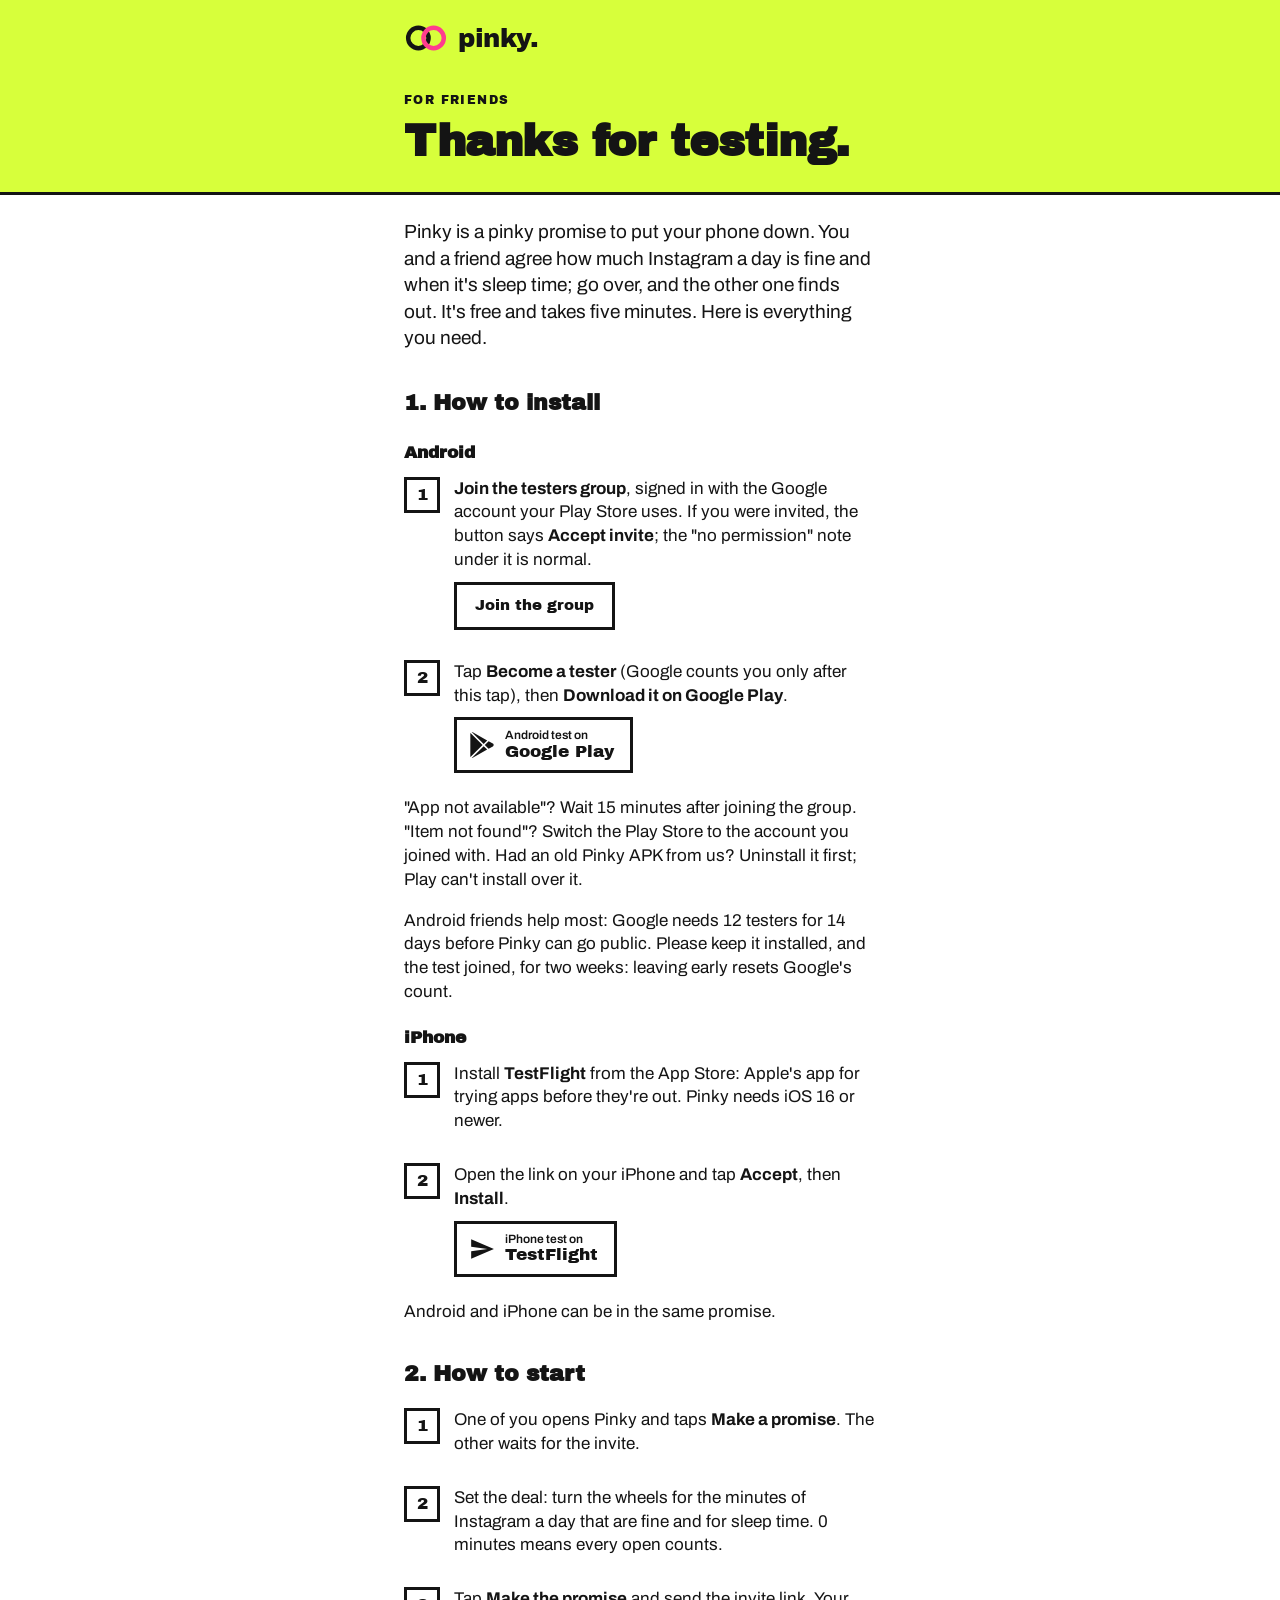
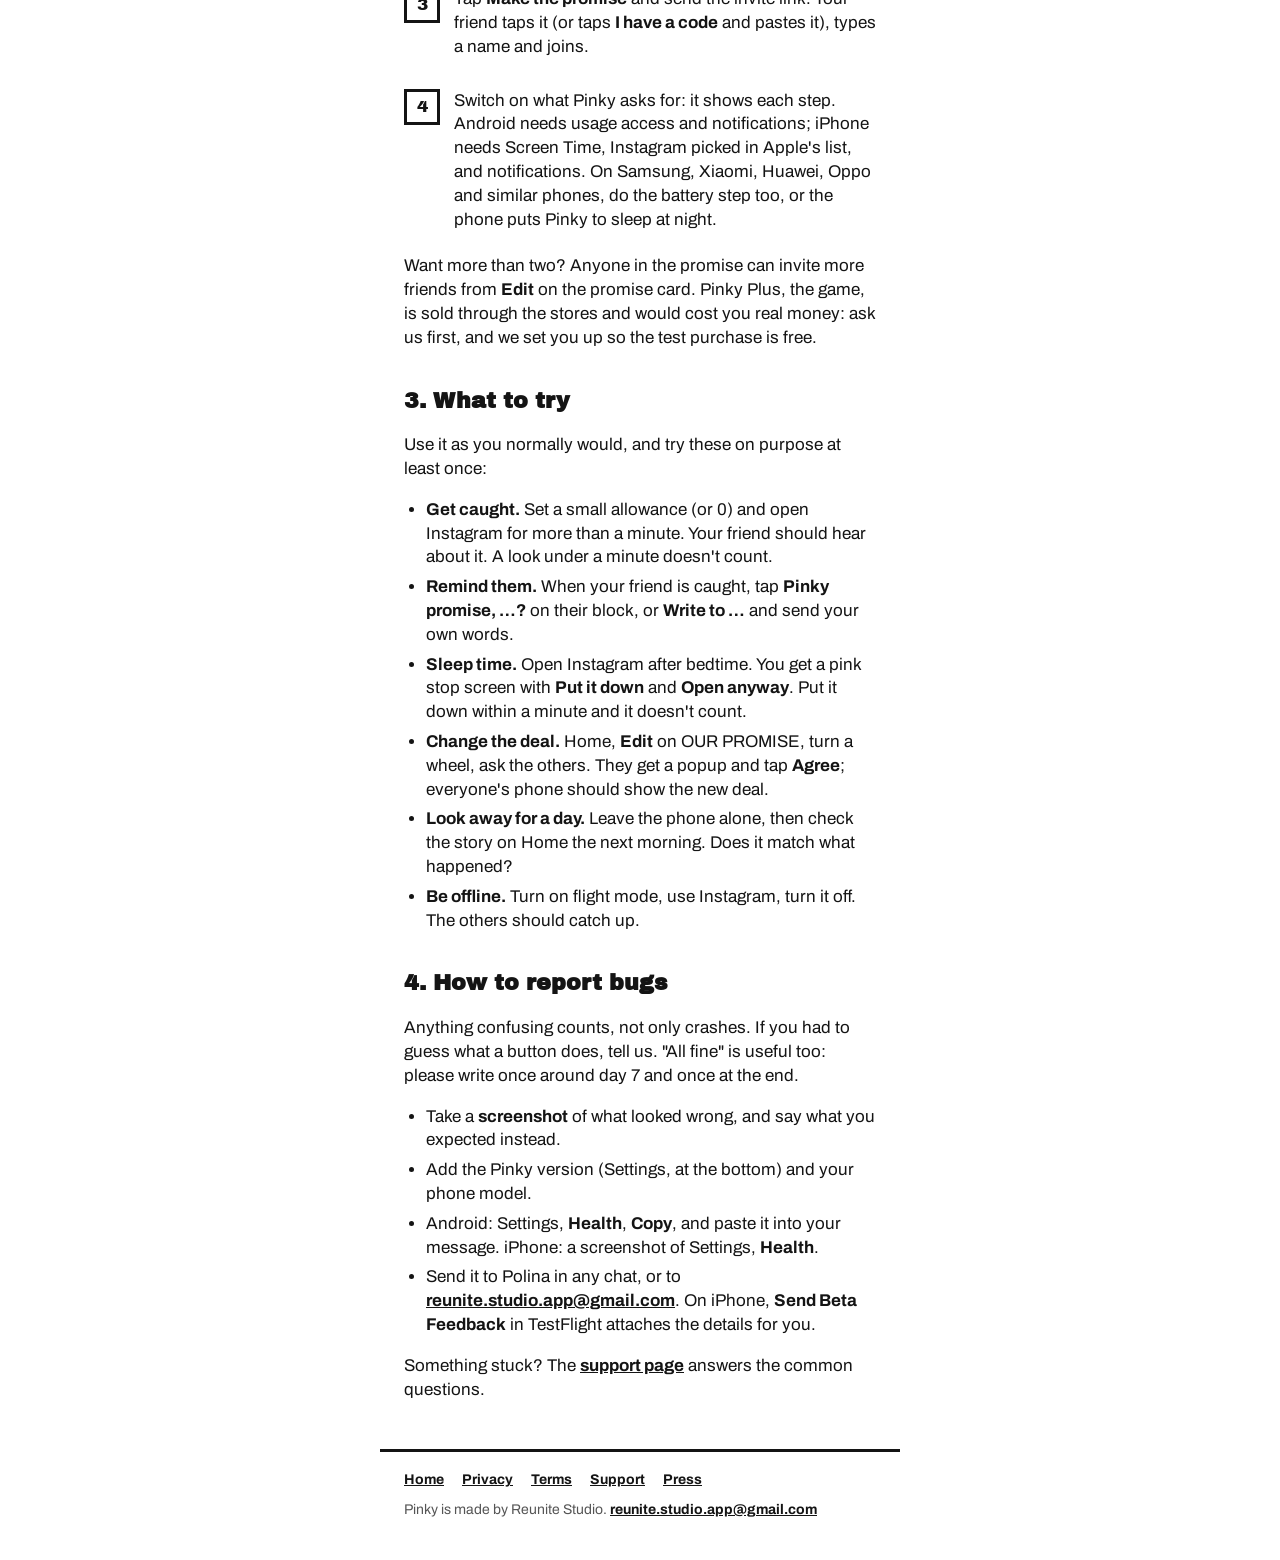
==== friends/index.html @ cccae569 "Invite pages" ====
<!doctype html>
<html lang="en">
<head>
<meta charset="utf-8">
<meta name="viewport" content="width=device-width, initial-scale=1">
<title>Pinky for friends</title>
<meta name="description" content="For friends testing Pinky: how to install it, how to start, what to try, and how to tell us what broke.">
<meta name="robots" content="noindex">
<meta property="og:title" content="Pinky for friends">
<meta property="og:description" content="Install it, make a promise with a friend, try to break it, tell us what broke.">
<meta property="og:image" content="https://pinkypromise.social/og.png">
<meta property="og:type" content="website">
<meta name="theme-color" content="#D7FF3B">
<link rel="icon" href="../icon.png">
<link rel="stylesheet" href="../pinky.css?v=6">
</head>
<body data-stage="test">
<header class="band lime">
  <div class="wrap brand"><a class="home" href="../">
    <svg class="rings" viewBox="0 0 34 22" aria-hidden="true"><circle cx="11" cy="11" r="8"/><circle cx="23" cy="11" r="8"/></svg>
    <span class="word">pinky.</span></a>
  </div>
  <div class="wrap">
    <p class="kicker">For friends</p>
    <h1>Thanks for testing.</h1>
  </div>
</header>
<main class="wrap doc">

<p class="lead">Pinky is a pinky promise to put your phone down. You and a friend agree how much Instagram a day is fine and when it's sleep time; go over, and the other one finds out. It's free and takes five minutes. Here is everything you need.</p>

<h2>1. How to install</h2>
<h3>Android</h3>
<ol class="steps">
  <li><span class="n">1</span><div><b>Join the testers group</b>, signed in with the Google account your Play Store uses. If you were invited, the button says <b>Accept invite</b>; the "no permission" note under it is normal.
    <a class="box" href="https://groups.google.com/g/pinky-testers">Join the group</a></div></li>
  <li><span class="n">2</span><div>Tap <b>Become a tester</b> (Google counts you only after this tap), then <b>Download it on Google Play</b>.
    <a class="box store test" href="https://play.google.com/apps/testing/com.instablock.app"><svg viewBox="0 0 24 24" aria-hidden="true"><path d="M22.018 13.298l-3.919 2.218-3.515-3.493 3.543-3.521 3.891 2.202a1.49 1.49 0 0 1 0 2.594zM1.337.924a1.486 1.486 0 0 0-.112.568v21.017c0 .217.045.419.124.6l11.155-11.087L1.337.924zm12.207 10.065l3.258-3.238L3.45.195a1.466 1.466 0 0 0-.946-.179l11.04 10.973zm0 2.067l-11 10.933c.298.036.612-.016.906-.183l13.324-7.54-3.23-3.21z"/></svg><span><small>Android test on</small>Google Play</span></a></div></li>
</ol>
<p>"App not available"? Wait 15 minutes after joining the group. "Item not found"? Switch the Play Store to the account you joined with. Had an old Pinky APK from us? Uninstall it first; Play can't install over it.</p>
<p>Android friends help most: Google needs 12 testers for 14 days before Pinky can go public. Please keep it installed, and the test joined, for two weeks: leaving early resets Google's count.</p>

<h3>iPhone</h3>
<ol class="steps">
  <li><span class="n">1</span><div>Install <b>TestFlight</b> from the App Store: Apple's app for trying apps before they're out. Pinky needs iOS 16 or newer.</div></li>
  <li><span class="n">2</span><div>Open the link on your iPhone and tap <b>Accept</b>, then <b>Install</b>.
    <a class="box store test" href="https://testflight.apple.com/join/GpgY6eTr"><svg viewBox="0 0 24 24" aria-hidden="true"><path d="M2 21l21-9L2 3v7l15 2-15 2z"/></svg><span><small>iPhone test on</small>TestFlight</span></a></div></li>
</ol>
<p>Android and iPhone can be in the same promise.</p>

<h2>2. How to start</h2>
<ol class="steps">
  <li><span class="n">1</span><div>One of you opens Pinky and taps <b>Make a promise</b>. The other waits for the invite.</div></li>
  <li><span class="n">2</span><div>Set the deal: turn the wheels for the minutes of Instagram a day that are fine and for sleep time. 0 minutes means every open counts.</div></li>
  <li><span class="n">3</span><div>Tap <b>Make the promise</b> and send the invite link. Your friend taps it (or taps <b>I have a code</b> and pastes it), types a name and joins.</div></li>
  <li><span class="n">4</span><div>Switch on what Pinky asks for: it shows each step. Android needs usage access and notifications; iPhone needs Screen Time, Instagram picked in Apple's list, and notifications. On Samsung, Xiaomi, Huawei, Oppo and similar phones, do the battery step too, or the phone puts Pinky to sleep at night.</div></li>
</ol>
<p>Want more than two? Anyone in the promise can invite more friends from <b>Edit</b> on the promise card. Pinky Plus, the game, is sold through the stores and would cost you real money: ask us first, and we set you up so the test purchase is free.</p>

<h2>3. What to try</h2>
<p>Use it as you normally would, and try these on purpose at least once:</p>
<ul>
<li><b>Get caught.</b> Set a small allowance (or 0) and open Instagram for more than a minute. Your friend should hear about it. A look under a minute doesn't count.</li>
<li><b>Remind them.</b> When your friend is caught, tap <b>Pinky promise, …?</b> on their block, or <b>Write to …</b> and send your own words.</li>
<li><b>Sleep time.</b> Open Instagram after bedtime. You get a pink stop screen with <b>Put it down</b> and <b>Open anyway</b>. Put it down within a minute and it doesn't count.</li>
<li><b>Change the deal.</b> Home, <b>Edit</b> on OUR PROMISE, turn a wheel, ask the others. They get a popup and tap <b>Agree</b>; everyone's phone should show the new deal.</li>
<li><b>Look away for a day.</b> Leave the phone alone, then check the story on Home the next morning. Does it match what happened?</li>
<li><b>Be offline.</b> Turn on flight mode, use Instagram, turn it off. The others should catch up.</li>
</ul>

<h2>4. How to report bugs</h2>
<p>Anything confusing counts, not only crashes. If you had to guess what a button does, tell us. "All fine" is useful too: please write once around day 7 and once at the end.</p>
<ul>
<li>Take a <b>screenshot</b> of what looked wrong, and say what you expected instead.</li>
<li>Add the Pinky version (Settings, at the bottom) and your phone model.</li>
<li>Android: Settings, <b>Health</b>, <b>Copy</b>, and paste it into your message. iPhone: a screenshot of Settings, <b>Health</b>.</li>
<li>Send it to Polina in any chat, or to <a href="mailto:reunite.studio.app@gmail.com">reunite.studio.app@gmail.com</a>. On iPhone, <b>Send Beta Feedback</b> in TestFlight attaches the details for you.</li>
</ul>
<p>Something stuck? The <a href="../support/">support page</a> answers the common questions.</p>
</main>
<footer class="wrap foot"><nav class="links"><a href="../">Home</a><a href="../privacy/">Privacy</a><a href="../terms/">Terms</a><a href="../support/">Support</a><a href="../press/">Press</a></nav>
<p>Pinky is made by Reunite Studio. <a href="mailto:reunite.studio.app@gmail.com">reunite.studio.app@gmail.com</a></p></footer>
</body>
</html>
---- pinky.css ----
/* Pinky's web pages: the app's palette (core/BrandArgb.kt) and fonts, flat blocks, no shadows. */
@font-face { font-family: "Archivo Black"; src: url("fonts/ArchivoBlack.ttf") format("truetype"); font-display: swap; }
@font-face { font-family: "Archivo"; src: url("fonts/Archivo.ttf") format("truetype"); font-weight: 100 900; font-display: swap; }

:root { --lime: #D7FF3B; --pink: #FF3C8E; --ink: #141414; --bg: #FFFFFF; --muted: #555555; }
* { box-sizing: border-box; }
[hidden] { display: none !important; }
body { margin: 0; background: var(--bg); color: var(--ink); font-family: "Archivo", system-ui, sans-serif; font-size: 17px; line-height: 1.4; }
.wrap { max-width: 520px; margin: 0 auto; padding: 0 24px; }
.band { border-bottom: 3px solid var(--ink); padding: 20px 0 28px; }
.lime { background: var(--lime); }
.pink { background: var(--pink); }
.brand { display: flex; align-items: center; gap: 10px; margin-bottom: 36px; }
.rings { width: 44px; height: 28px; }
.rings circle { fill: none; stroke-width: 3.5; }
.rings circle:first-child { stroke: var(--ink); }
.rings circle:last-child { stroke: var(--pink); }
.word { font-family: "Archivo Black", sans-serif; font-size: 26px; letter-spacing: -0.5px; }
.kicker { margin: 0 0 10px; font-family: "Archivo Black", sans-serif; font-size: 12px; letter-spacing: 1.4px; text-transform: uppercase; }
h1 { margin: 0; font-family: "Archivo Black", sans-serif; font-size: 44px; line-height: 1.02; letter-spacing: -0.5px; }
h2 { margin: 36px 0 12px; font-family: "Archivo Black", sans-serif; font-size: 22px; }
.lead { margin: 24px 0; font-size: 19px; }
.code-box { border: 3px solid var(--ink); background: var(--lime); padding: 14px 16px; margin-bottom: 16px; display: flex; flex-direction: column; gap: 4px; }
.label { font-size: 13px; font-weight: 700; }
.code { font-family: ui-monospace, "SF Mono", Menlo, monospace; font-weight: 700; font-size: 24px; letter-spacing: 1px; }
.pill { display: flex; align-items: center; justify-content: center; height: 60px; border-radius: 999px; background: var(--ink); color: var(--lime); font-family: "Archivo Black", sans-serif; font-size: 19px; text-decoration: none; }
.box { display: inline-flex; align-items: center; justify-content: center; min-height: 48px; padding: 0 18px; border: 3px solid var(--ink); background: var(--bg); color: var(--ink); font-family: "Archivo Black", sans-serif; font-size: 15px; text-decoration: none; cursor: pointer; }
.box.off { border-color: #999; color: #777; cursor: default; }
.steps { list-style: none; margin: 0; padding: 0; display: flex; flex-direction: column; gap: 18px; }
.steps li { display: flex; gap: 14px; align-items: flex-start; }
.steps .n { flex: none; width: 36px; height: 36px; border: 3px solid var(--ink); display: flex; align-items: center; justify-content: center; font-family: "Archivo Black", sans-serif; }
.steps .box { margin-top: 10px; }
.steps li > div > .box { display: flex; width: fit-content; }
.stores { display: flex; flex-wrap: wrap; gap: 10px; }
.note { display: block; margin-top: 6px; font-weight: 700; }
.foot { margin-top: 48px; padding-top: 18px; padding-bottom: 40px; border-top: 3px solid var(--ink); font-size: 14px; color: var(--muted); }
.foot a { color: var(--ink); font-weight: 700; }
a:focus-visible, button:focus-visible { outline: 3px solid var(--pink); outline-offset: 3px; }
main a:not(.box):not(.pill) { color: var(--ink); font-weight: 700; }
#android .note, .steps .note { font-weight: 400; }
.store { gap: 10px; height: auto; min-height: 56px; padding: 8px 16px 8px 12px; text-align: left; }
.store svg { width: 26px; height: 26px; flex: none; fill: currentColor; }
.store span { display: flex; flex-direction: column; line-height: 1.1; font-family: "Archivo Black", sans-serif; font-size: 17px; }
.store small { font-family: "Archivo", sans-serif; font-weight: 600; font-size: 12px; }

/* Document pages (privacy, terms, support, press) and the shared footer. */
.brand .home { display: flex; align-items: center; gap: 10px; color: var(--ink); text-decoration: none; }
.meta { margin: 20px 0 0; font-size: 14px; color: var(--muted); font-weight: 700; }
.doc h3 { margin: 22px 0 6px; font-family: "Archivo Black", sans-serif; font-size: 17px; }
.doc ul { padding-left: 22px; }
.doc li { margin: 6px 0; }
.doc table { border-collapse: collapse; width: 100%; margin: 12px 0; font-size: 15px; }
.doc th, .doc td { border: 2px solid var(--ink); padding: 8px 10px; text-align: left; vertical-align: top; }
.doc th { background: var(--lime); font-family: "Archivo Black", sans-serif; font-weight: 400; }
.doc code { font-family: ui-monospace, "SF Mono", Menlo, monospace; font-size: 14px; }
.kit { display: flex; flex-wrap: wrap; gap: 14px; margin: 14px 0; }
.kit a { display: flex; flex-direction: column; gap: 6px; border: 3px solid var(--ink); padding: 10px; color: var(--ink); text-decoration: none; font-weight: 700; font-size: 13px; background: var(--bg); }
.kit img { display: block; max-width: 100%; height: auto; }
.shots a { width: calc(33.33% - 10px); }
.shots img { width: 100%; }
.links { display: flex; flex-wrap: wrap; gap: 6px 18px; margin-bottom: 10px; }
.foot p { margin: 0; }

/* Store buttons by stage: <body data-stage="test"> shows our own test boxes (closed test, TestFlight);
   "live" shows the official badges (web/pinky/STAGE, rewritten by scripts/deploy-web.sh). */
.badge { display: inline-flex; }
.badge img { display: block; height: 56px; width: auto; }
body[data-stage="test"] .live { display: none !important; }
body[data-stage="live"] .test { display: none !important; }
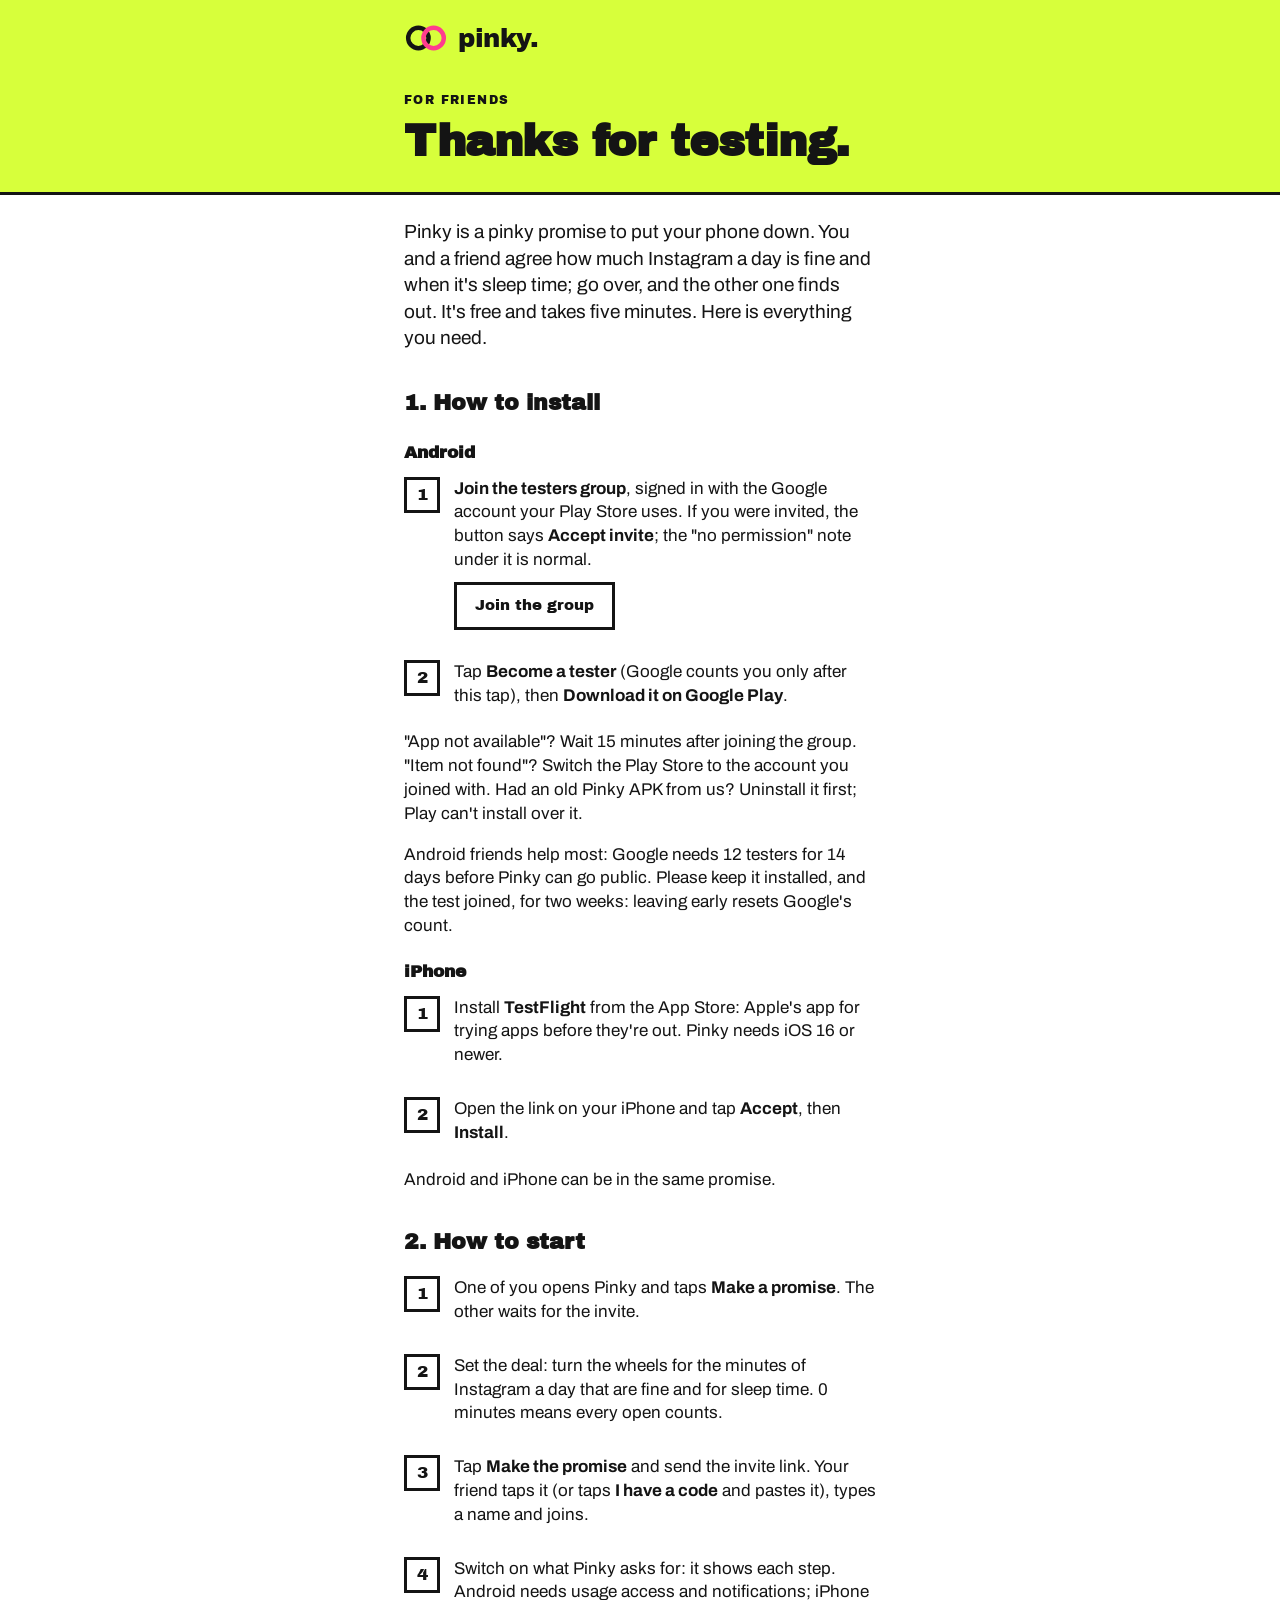
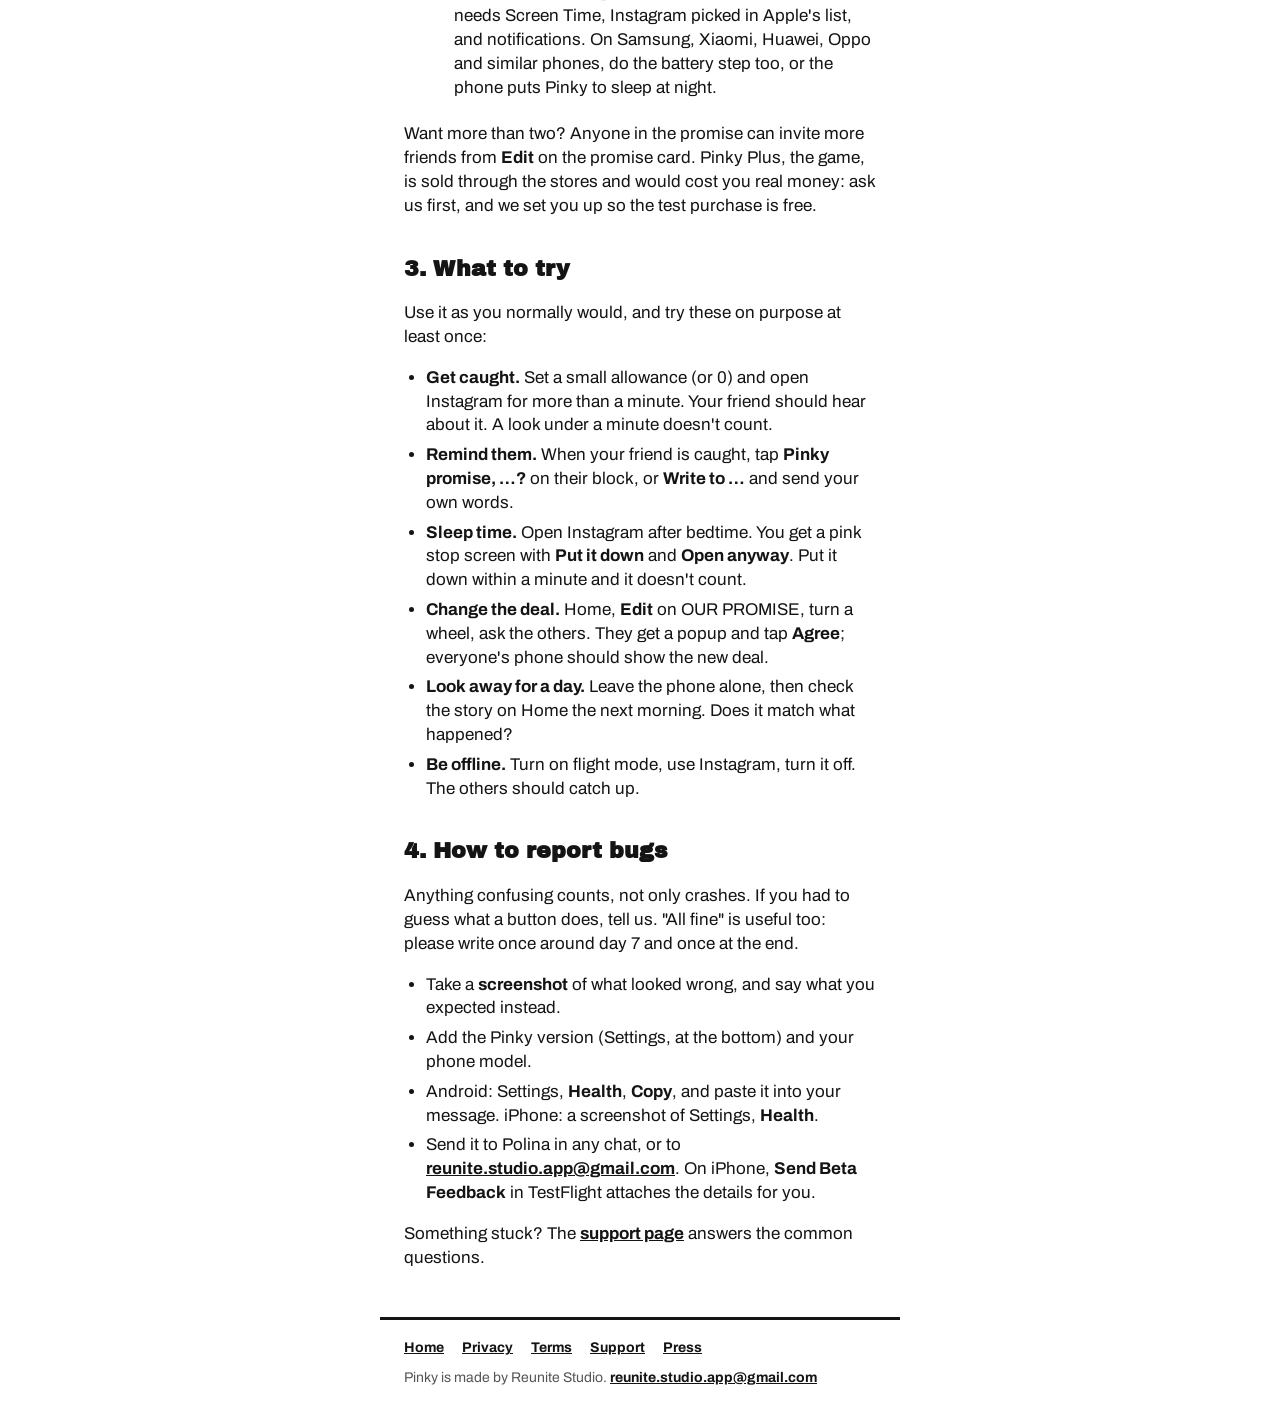
==== commit a5cdd9ed: "Invite pages" ====
--- a/friends/index.html
+++ b/friends/index.html
@@ -14,7 +14,7 @@
 <link rel="icon" href="../icon.png">
 <link rel="stylesheet" href="../pinky.css?v=6">
 </head>
-<body data-stage="test">
+<body data-stage="live">
 <header class="band lime">
   <div class="wrap brand"><a class="home" href="../">
     <svg class="rings" viewBox="0 0 34 22" aria-hidden="true"><circle cx="11" cy="11" r="8"/><circle cx="23" cy="11" r="8"/></svg>
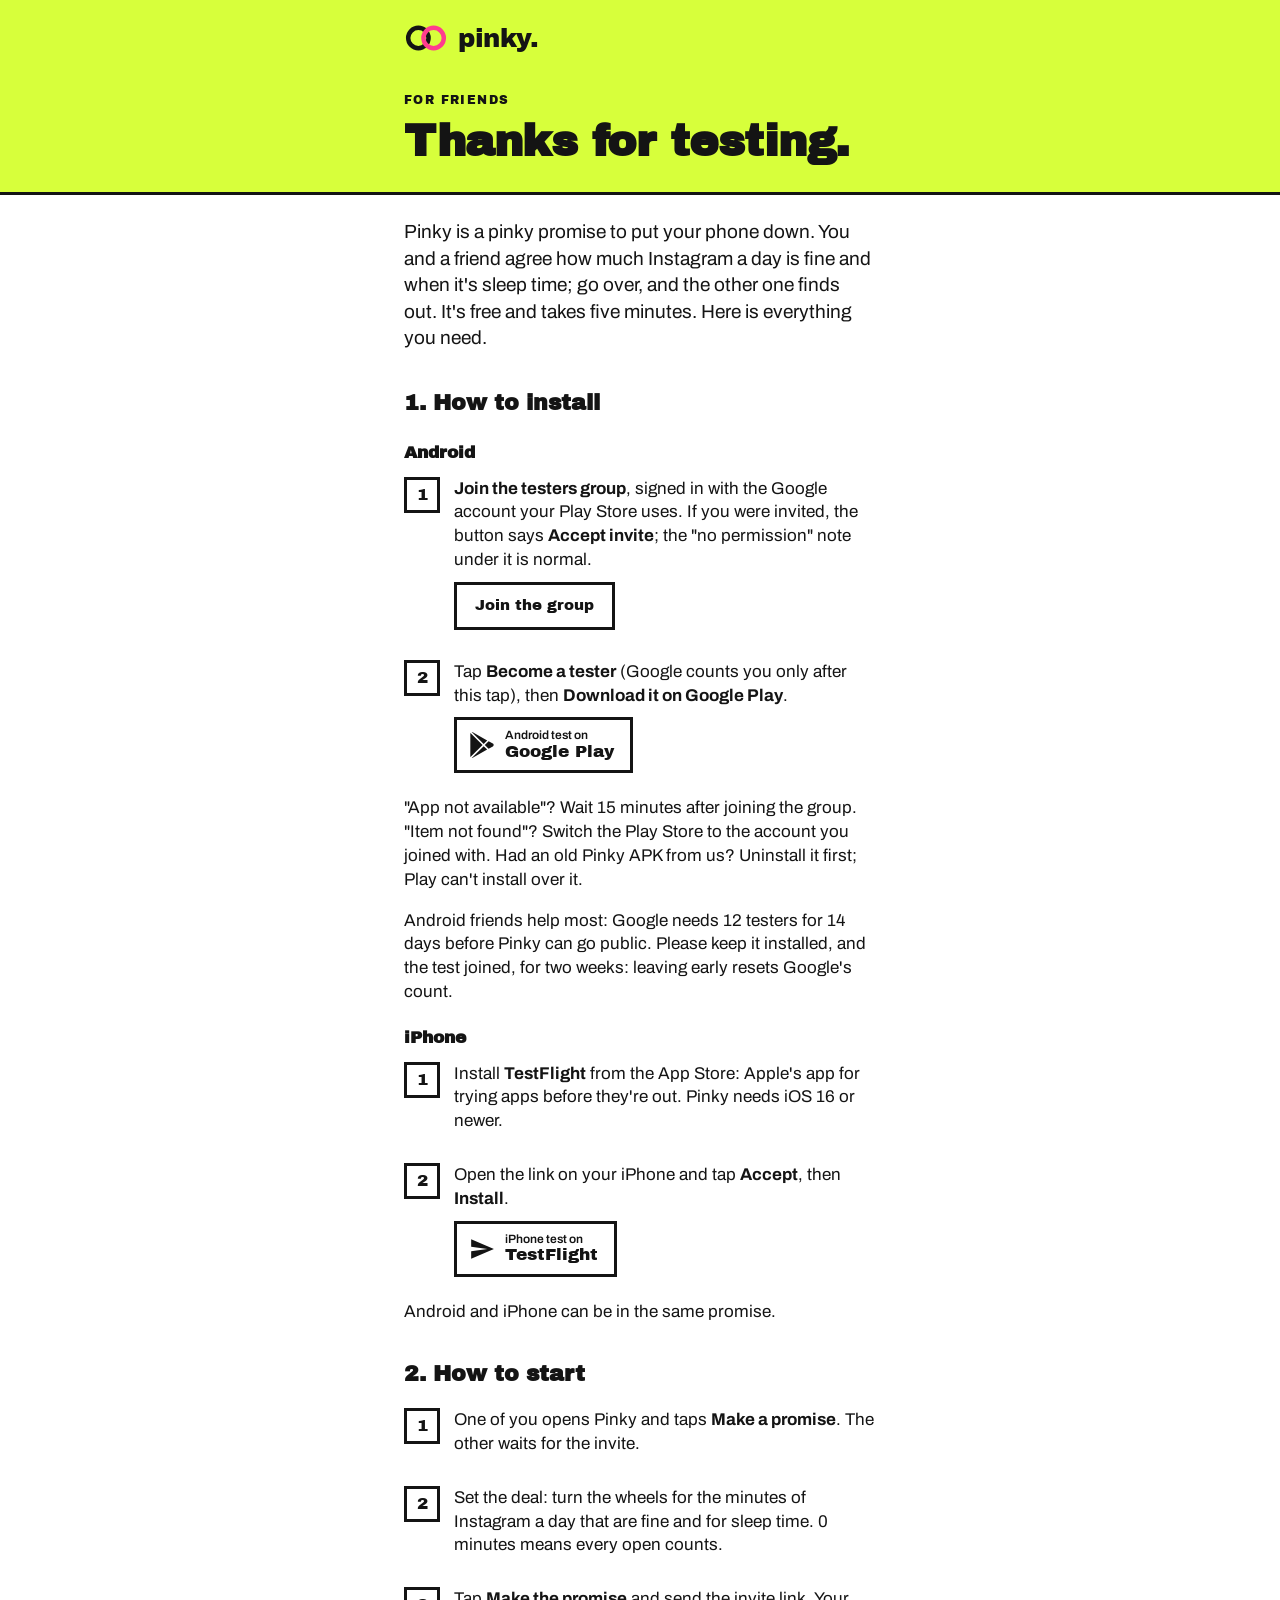
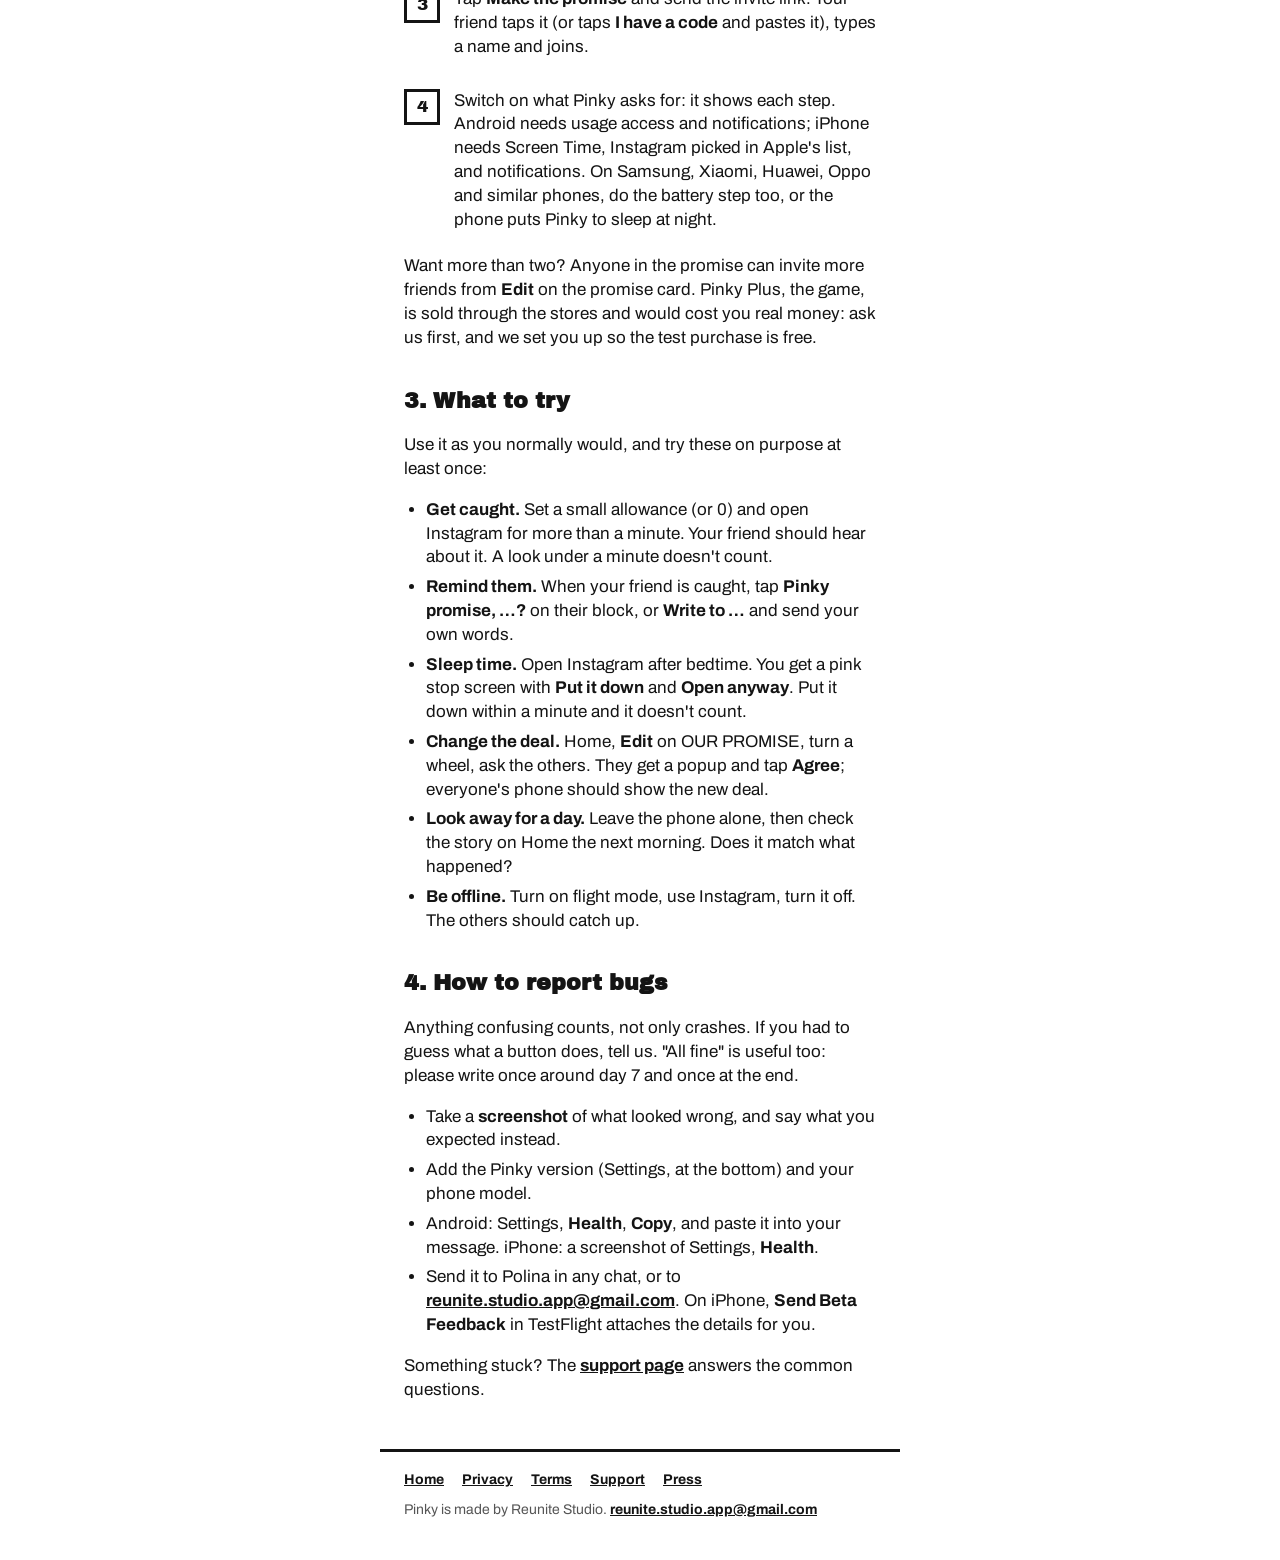
==== commit c1892842: "Invite pages" ====
--- a/friends/index.html
+++ b/friends/index.html
@@ -14,7 +14,7 @@
 <link rel="icon" href="../icon.png">
 <link rel="stylesheet" href="../pinky.css?v=6">
 </head>
-<body data-stage="live">
+<body data-stage="test">
 <header class="band lime">
   <div class="wrap brand"><a class="home" href="../">
     <svg class="rings" viewBox="0 0 34 22" aria-hidden="true"><circle cx="11" cy="11" r="8"/><circle cx="23" cy="11" r="8"/></svg>
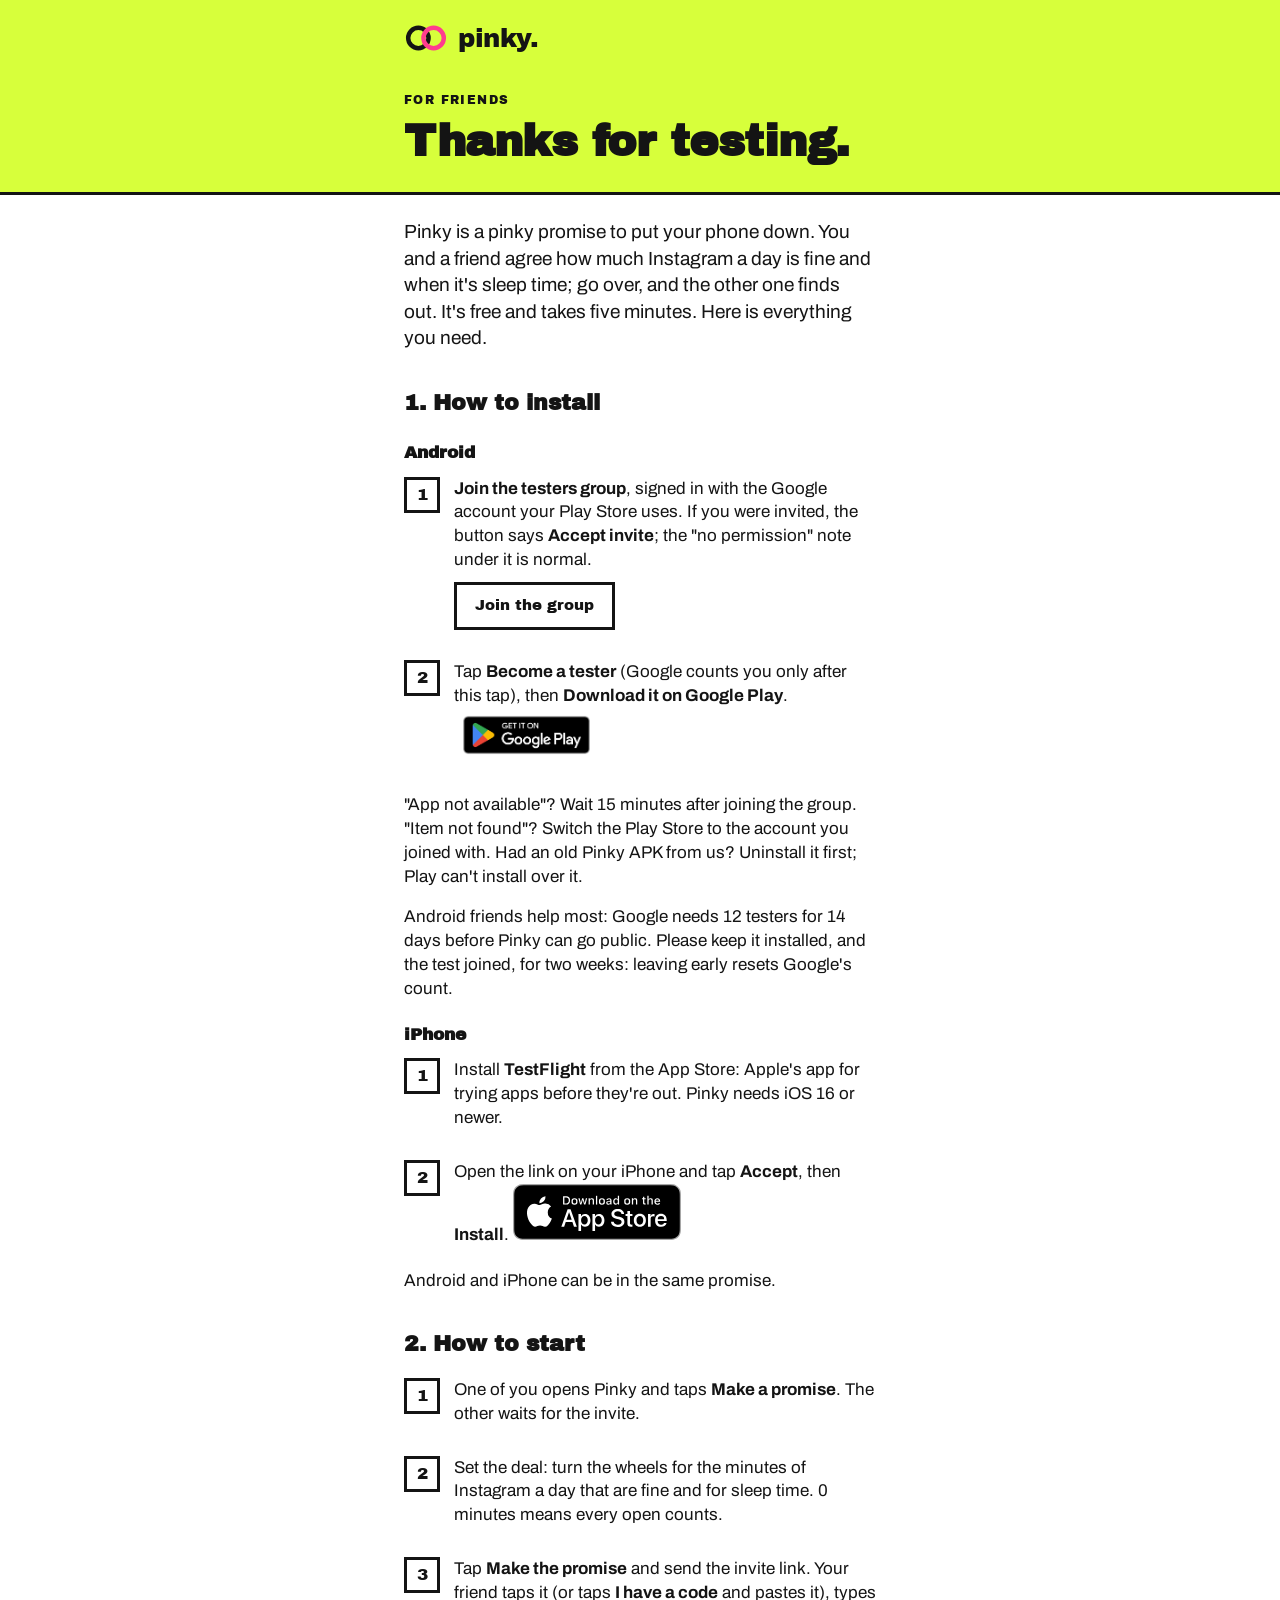
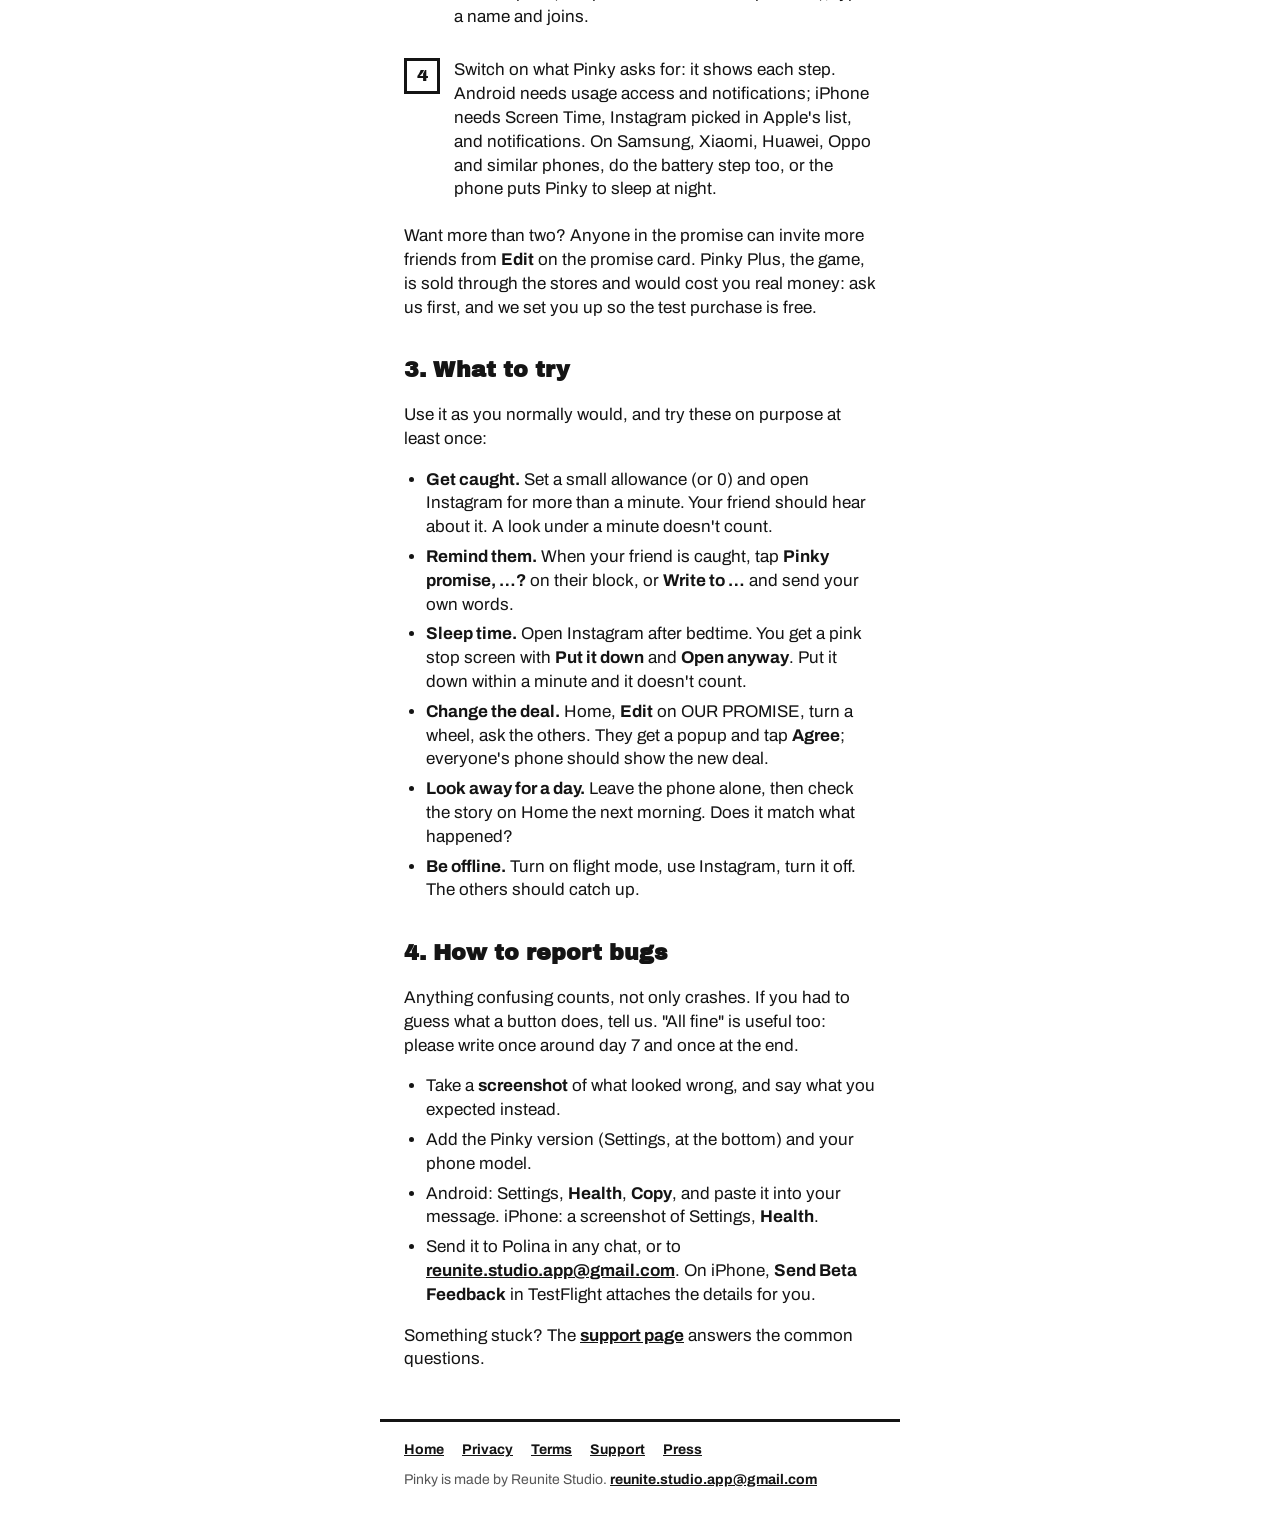
==== commit 7bd276db: "Invite pages" ====
--- a/friends/index.html
+++ b/friends/index.html
@@ -35,7 +35,7 @@
   <li><span class="n">1</span><div><b>Join the testers group</b>, signed in with the Google account your Play Store uses. If you were invited, the button says <b>Accept invite</b>; the "no permission" note under it is normal.
     <a class="box" href="https://groups.google.com/g/pinky-testers">Join the group</a></div></li>
   <li><span class="n">2</span><div>Tap <b>Become a tester</b> (Google counts you only after this tap), then <b>Download it on Google Play</b>.
-    <a class="box store test" href="https://play.google.com/apps/testing/com.instablock.app"><svg viewBox="0 0 24 24" aria-hidden="true"><path d="M22.018 13.298l-3.919 2.218-3.515-3.493 3.543-3.521 3.891 2.202a1.49 1.49 0 0 1 0 2.594zM1.337.924a1.486 1.486 0 0 0-.112.568v21.017c0 .217.045.419.124.6l11.155-11.087L1.337.924zm12.207 10.065l3.258-3.238L3.45.195a1.466 1.466 0 0 0-.946-.179l11.04 10.973zm0 2.067l-11 10.933c.298.036.612-.016.906-.183l13.324-7.54-3.23-3.21z"/></svg><span><small>Android test on</small>Google Play</span></a></div></li>
+    <a class="badge" href="https://play.google.com/apps/testing/com.instablock.app"><img src="../badges/google-play.png" alt="Get it on Google Play"></a></div></li>
 </ol>
 <p>"App not available"? Wait 15 minutes after joining the group. "Item not found"? Switch the Play Store to the account you joined with. Had an old Pinky APK from us? Uninstall it first; Play can't install over it.</p>
 <p>Android friends help most: Google needs 12 testers for 14 days before Pinky can go public. Please keep it installed, and the test joined, for two weeks: leaving early resets Google's count.</p>
@@ -44,7 +44,7 @@
 <ol class="steps">
   <li><span class="n">1</span><div>Install <b>TestFlight</b> from the App Store: Apple's app for trying apps before they're out. Pinky needs iOS 16 or newer.</div></li>
   <li><span class="n">2</span><div>Open the link on your iPhone and tap <b>Accept</b>, then <b>Install</b>.
-    <a class="box store test" href="https://testflight.apple.com/join/GpgY6eTr"><svg viewBox="0 0 24 24" aria-hidden="true"><path d="M2 21l21-9L2 3v7l15 2-15 2z"/></svg><span><small>iPhone test on</small>TestFlight</span></a></div></li>
+    <a class="badge" href="https://testflight.apple.com/join/GpgY6eTr"><img src="../badges/app-store.svg" alt="Download on the App Store"></a></div></li>
 </ol>
 <p>Android and iPhone can be in the same promise.</p>
 
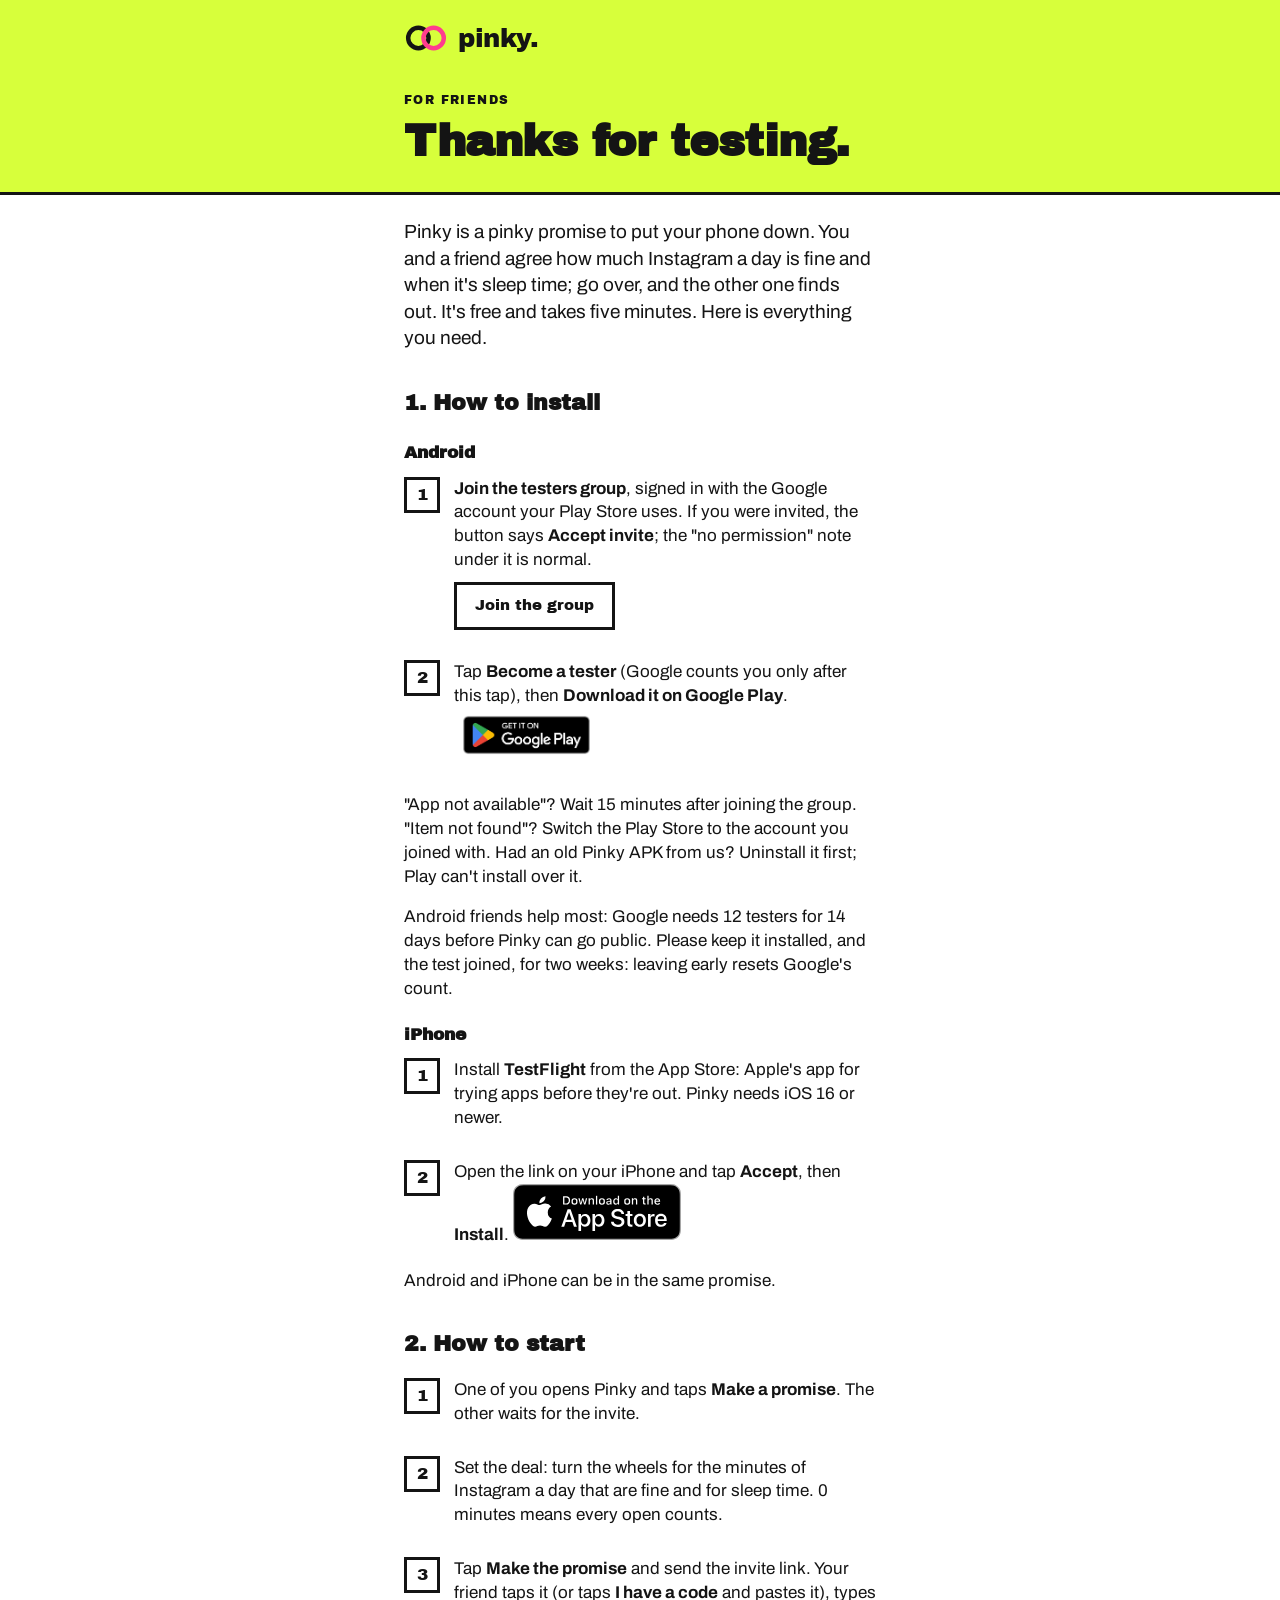
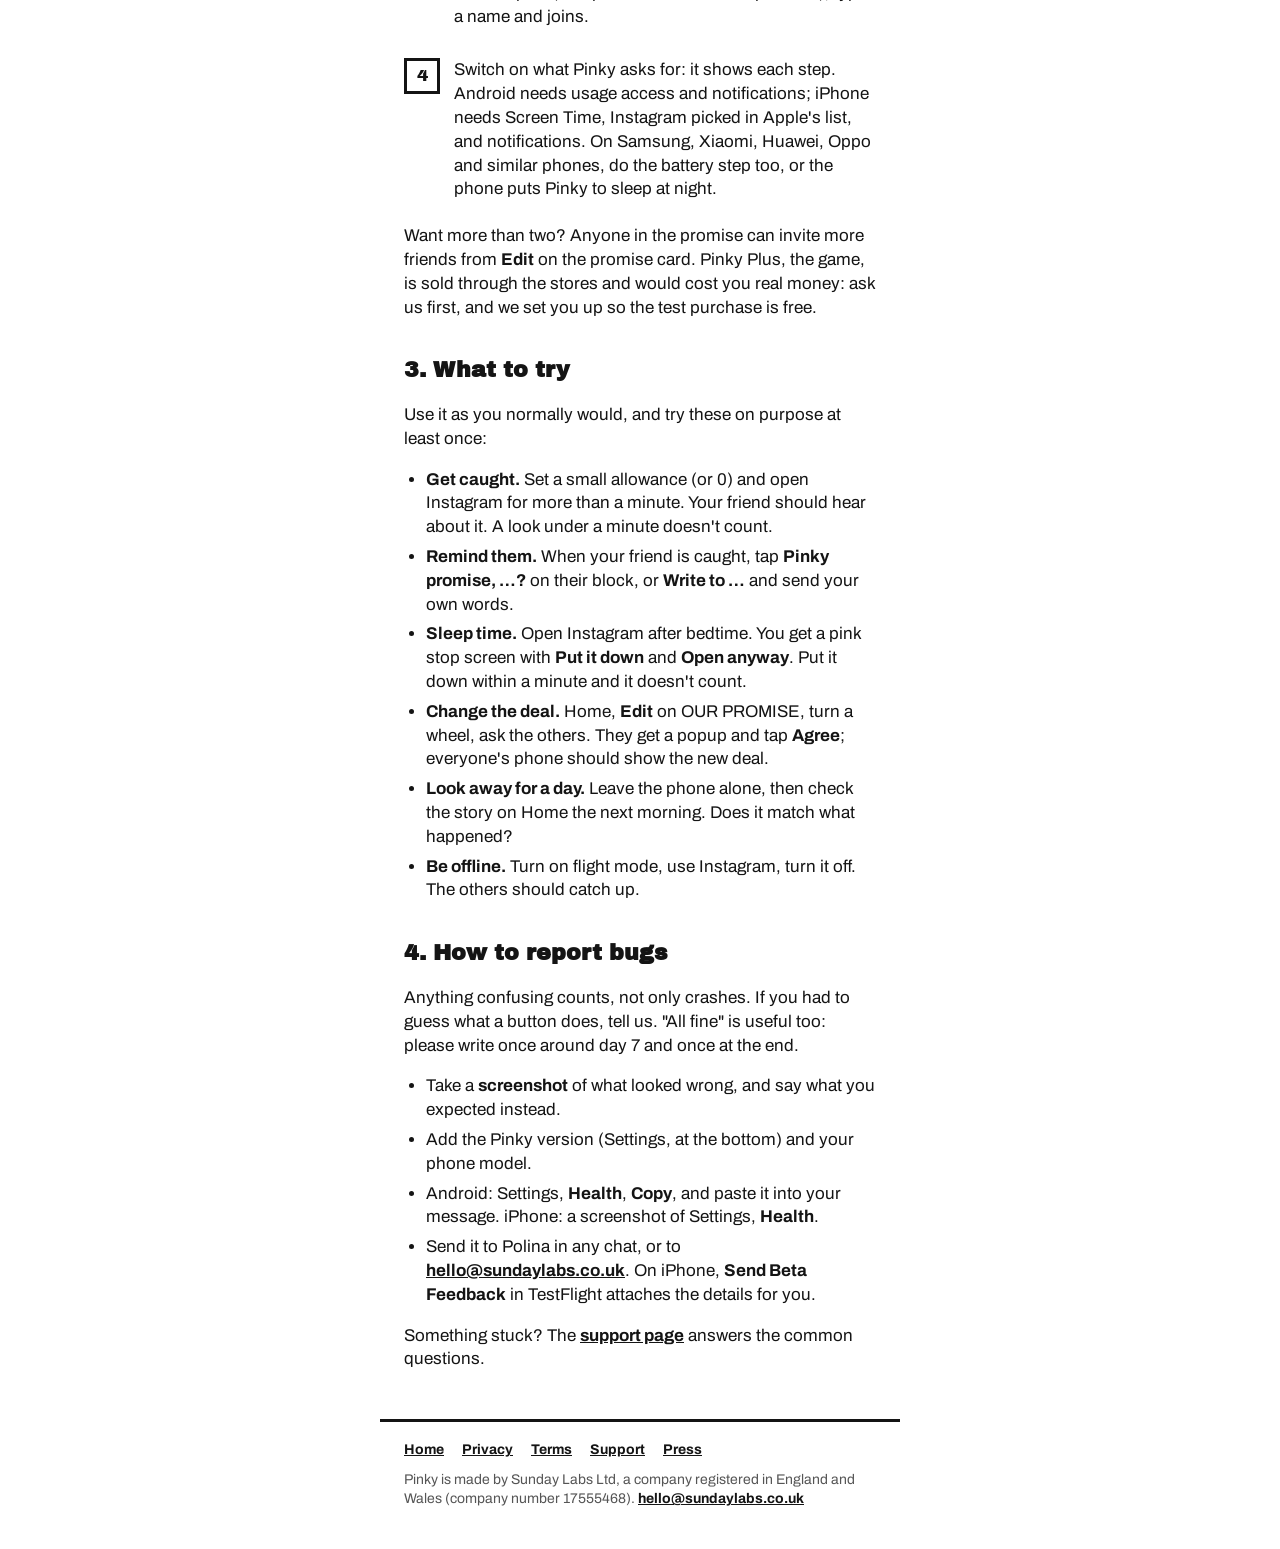
==== commit 7378792a: "Invite pages" ====
--- a/friends/index.html
+++ b/friends/index.html
@@ -12,7 +12,7 @@
 <meta property="og:type" content="website">
 <meta name="theme-color" content="#D7FF3B">
 <link rel="icon" href="../icon.png">
-<link rel="stylesheet" href="../pinky.css?v=6">
+<link rel="stylesheet" href="../pinky.css?v=8">
 </head>
 <body data-stage="test">
 <header class="band lime">
@@ -74,11 +74,11 @@
 <li>Take a <b>screenshot</b> of what looked wrong, and say what you expected instead.</li>
 <li>Add the Pinky version (Settings, at the bottom) and your phone model.</li>
 <li>Android: Settings, <b>Health</b>, <b>Copy</b>, and paste it into your message. iPhone: a screenshot of Settings, <b>Health</b>.</li>
-<li>Send it to Polina in any chat, or to <a href="mailto:reunite.studio.app@gmail.com">reunite.studio.app@gmail.com</a>. On iPhone, <b>Send Beta Feedback</b> in TestFlight attaches the details for you.</li>
+<li>Send it to Polina in any chat, or to <a href="mailto:hello@sundaylabs.co.uk">hello@sundaylabs.co.uk</a>. On iPhone, <b>Send Beta Feedback</b> in TestFlight attaches the details for you.</li>
 </ul>
 <p>Something stuck? The <a href="../support/">support page</a> answers the common questions.</p>
 </main>
 <footer class="wrap foot"><nav class="links"><a href="../">Home</a><a href="../privacy/">Privacy</a><a href="../terms/">Terms</a><a href="../support/">Support</a><a href="../press/">Press</a></nav>
-<p>Pinky is made by Reunite Studio. <a href="mailto:reunite.studio.app@gmail.com">reunite.studio.app@gmail.com</a></p></footer>
+<p>Pinky is made by Sunday Labs Ltd, a company registered in England and Wales (company number 17555468). <a href="mailto:hello@sundaylabs.co.uk">hello@sundaylabs.co.uk</a></p></footer>
 </body>
 </html>
--- a/pinky.css
+++ b/pinky.css
@@ -32,6 +32,13 @@
 .steps .box { margin-top: 10px; }
 .steps li > div > .box { display: flex; width: fit-content; }
 .stores { display: flex; flex-wrap: wrap; gap: 10px; }
+/* The landing page: both stores in the top band, one row on a phone (user 2026-11-01: see at once where to go for each platform). */
+.band .pick { margin: 18px 0 10px; font-weight: 700; font-size: 15px; }
+.band .stores .store { flex: 1 1 0; min-width: 0; gap: 8px; padding: 8px 6px 8px 8px; }
+.band .stores .store span { font-size: 14px; }
+.band .stores .store svg { width: 24px; height: 24px; }
+.band .stores .badge { flex: 1 1 0; min-width: 0; }
+.band .stores .badge img { height: auto; width: 100%; max-width: 168px; }
 .note { display: block; margin-top: 6px; font-weight: 700; }
 .foot { margin-top: 48px; padding-top: 18px; padding-bottom: 40px; border-top: 3px solid var(--ink); font-size: 14px; color: var(--muted); }
 .foot a { color: var(--ink); font-weight: 700; }
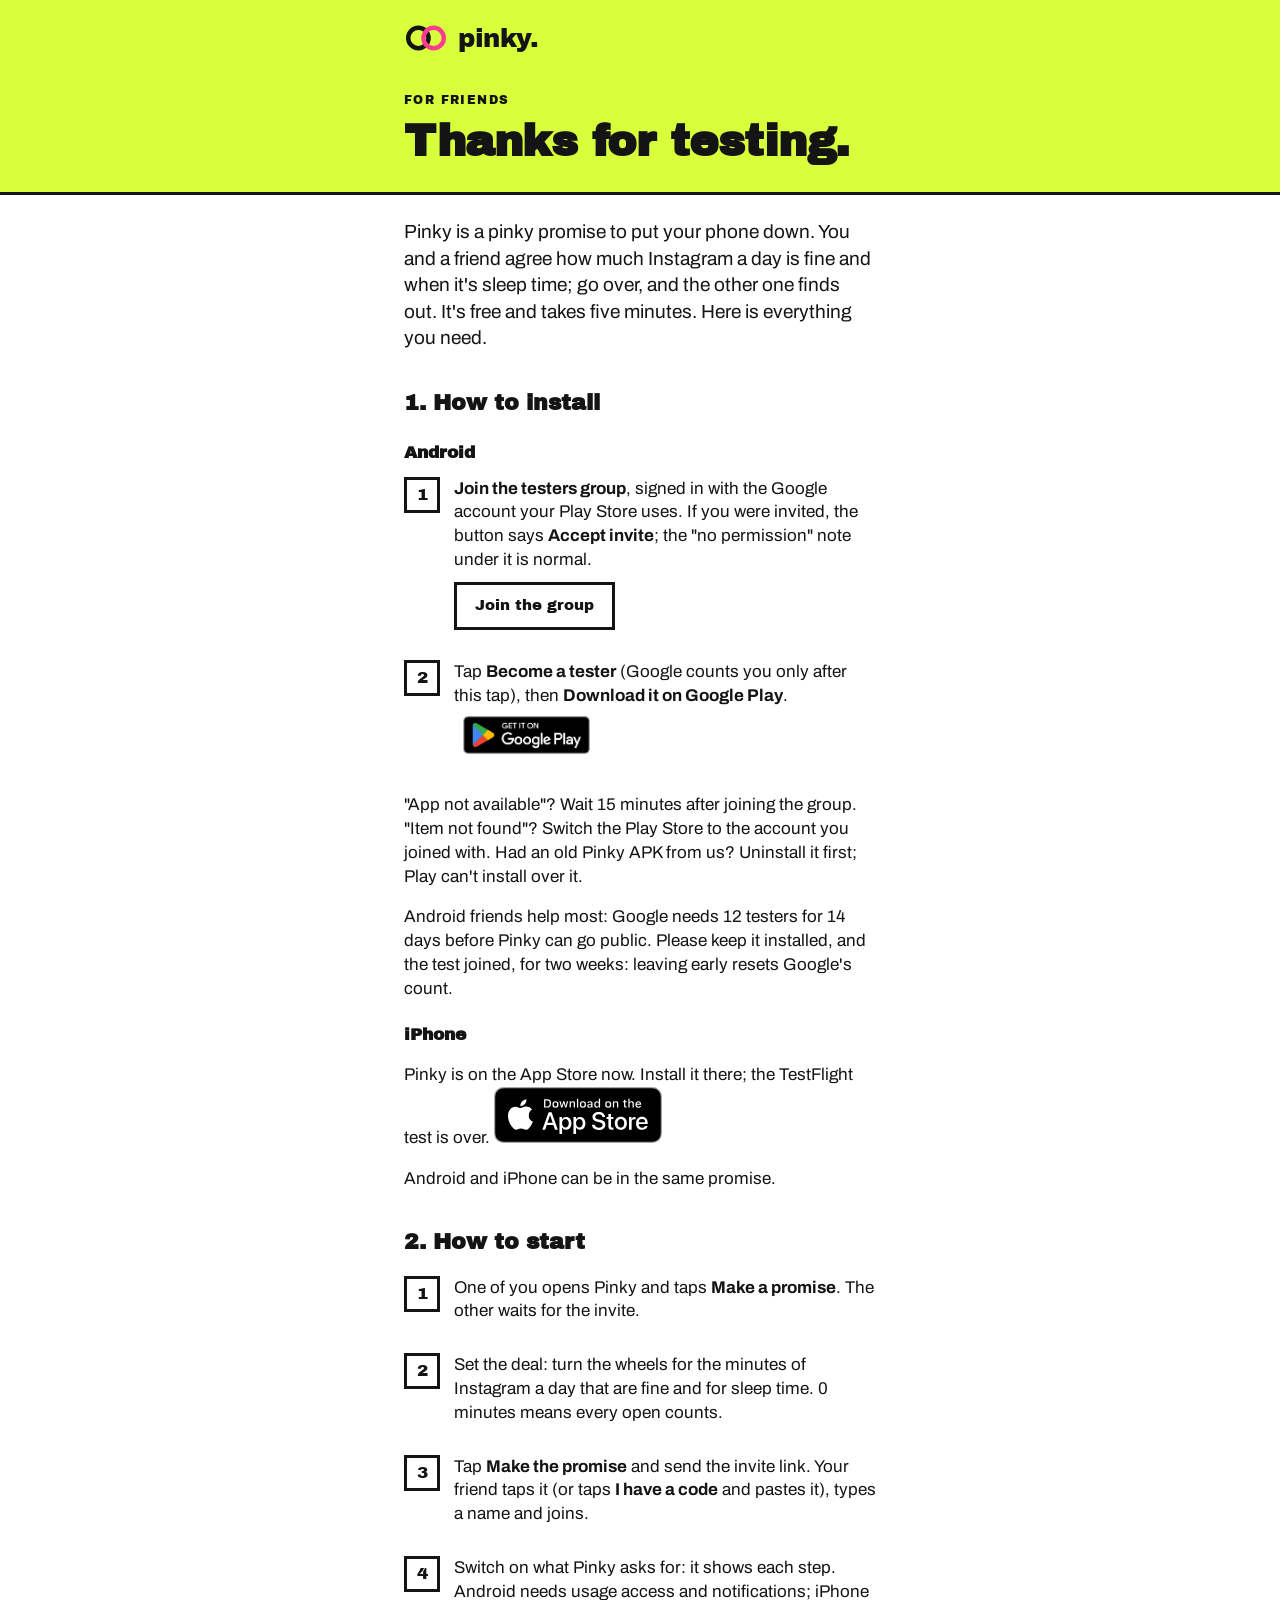
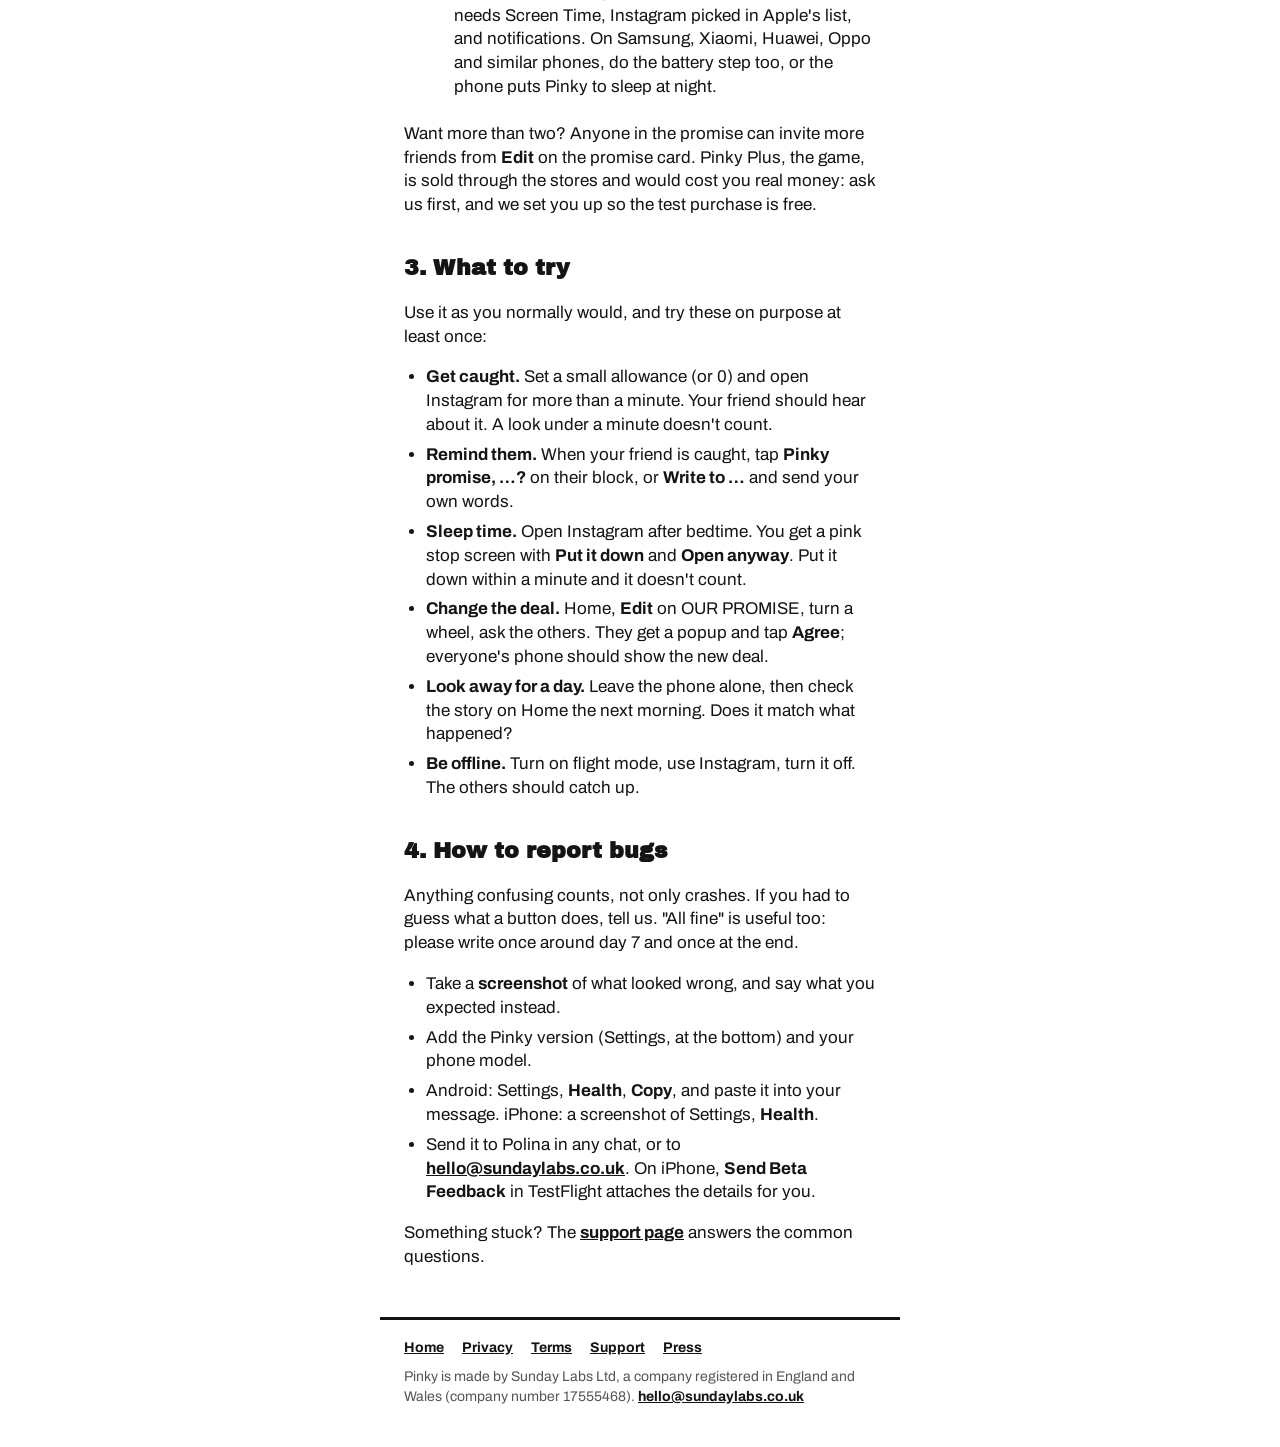
==== commit ea662217: "Invite pages" ====
--- a/friends/index.html
+++ b/friends/index.html
@@ -14,7 +14,7 @@
 <link rel="icon" href="../icon.png">
 <link rel="stylesheet" href="../pinky.css?v=8">
 </head>
-<body data-stage="test">
+<body data-stage="ios">
 <header class="band lime">
   <div class="wrap brand"><a class="home" href="../">
     <svg class="rings" viewBox="0 0 34 22" aria-hidden="true"><circle cx="11" cy="11" r="8"/><circle cx="23" cy="11" r="8"/></svg>
@@ -31,17 +31,22 @@
 
 <h2>1. How to install</h2>
 <h3>Android</h3>
-<ol class="steps">
+<ol class="steps test android">
   <li><span class="n">1</span><div><b>Join the testers group</b>, signed in with the Google account your Play Store uses. If you were invited, the button says <b>Accept invite</b>; the "no permission" note under it is normal.
     <a class="box" href="https://groups.google.com/g/pinky-testers">Join the group</a></div></li>
   <li><span class="n">2</span><div>Tap <b>Become a tester</b> (Google counts you only after this tap), then <b>Download it on Google Play</b>.
     <a class="badge" href="https://play.google.com/apps/testing/com.instablock.app"><img src="../badges/google-play.png" alt="Get it on Google Play"></a></div></li>
 </ol>
 <p>"App not available"? Wait 15 minutes after joining the group. "Item not found"? Switch the Play Store to the account you joined with. Had an old Pinky APK from us? Uninstall it first; Play can't install over it.</p>
-<p>Android friends help most: Google needs 12 testers for 14 days before Pinky can go public. Please keep it installed, and the test joined, for two weeks: leaving early resets Google's count.</p>
+<p class="test android">Android friends help most: Google needs 12 testers for 14 days before Pinky can go public. Please keep it installed, and the test joined, for two weeks: leaving early resets Google's count.</p>
+
+<p class="live android">Pinky is on Google Play now; the testers group is no longer needed.
+  <a class="badge" href="https://play.google.com/store/apps/details?id=com.instablock.app"><img src="../badges/google-play.png" alt="Get it on Google Play"></a></p>
 
 <h3>iPhone</h3>
-<ol class="steps">
+<p class="live ios">Pinky is on the App Store now. Install it there; the TestFlight test is over.
+  <a class="badge" href="https://apps.apple.com/app/id6824449904"><img src="../badges/app-store.svg" alt="Download on the App Store"></a></p>
+<ol class="steps test ios">
   <li><span class="n">1</span><div>Install <b>TestFlight</b> from the App Store: Apple's app for trying apps before they're out. Pinky needs iOS 16 or newer.</div></li>
   <li><span class="n">2</span><div>Open the link on your iPhone and tap <b>Accept</b>, then <b>Install</b>.
     <a class="badge" href="https://testflight.apple.com/join/GpgY6eTr"><img src="../badges/app-store.svg" alt="Download on the App Store"></a></div></li>
--- a/pinky.css
+++ b/pinky.css
@@ -1,6 +1,6 @@
 /* Pinky's web pages: the app's palette (core/BrandArgb.kt) and fonts, flat blocks, no shadows. */
-@font-face { font-family: "Archivo Black"; src: url("fonts/ArchivoBlack.ttf") format("truetype"); font-display: swap; }
-@font-face { font-family: "Archivo"; src: url("fonts/Archivo.ttf") format("truetype"); font-weight: 100 900; font-display: swap; }
+@font-face { font-family: "Archivo Black"; src: url("fonts/ArchivoBlack.woff2") format("woff2"), url("fonts/ArchivoBlack.ttf") format("truetype"); font-display: swap; }
+@font-face { font-family: "Archivo"; src: url("fonts/Archivo.woff2") format("woff2"), url("fonts/Archivo.ttf") format("truetype"); font-weight: 100 900; font-display: swap; }
 
 :root { --lime: #D7FF3B; --pink: #FF3C8E; --ink: #141414; --bg: #FFFFFF; --muted: #555555; }
 * { box-sizing: border-box; }
@@ -72,5 +72,9 @@
    "live" shows the official badges (web/pinky/STAGE, rewritten by scripts/deploy-web.sh). */
 .badge { display: inline-flex; }
 .badge img { display: block; height: 56px; width: auto; }
+.steps .stores { margin-top: 10px; }
 body[data-stage="test"] .live { display: none !important; }
 body[data-stage="live"] .test { display: none !important; }
+/* "ios": the App Store is live, Play still in closed testing (2026-11-19): Android keeps its test boxes, iPhone gets the badge. */
+body[data-stage="ios"] .test:not(.android), body[data-stage="ios"] .live.android { display: none !important; }
+body:not([data-stage="ios"]) .ios-only { display: none !important; }
